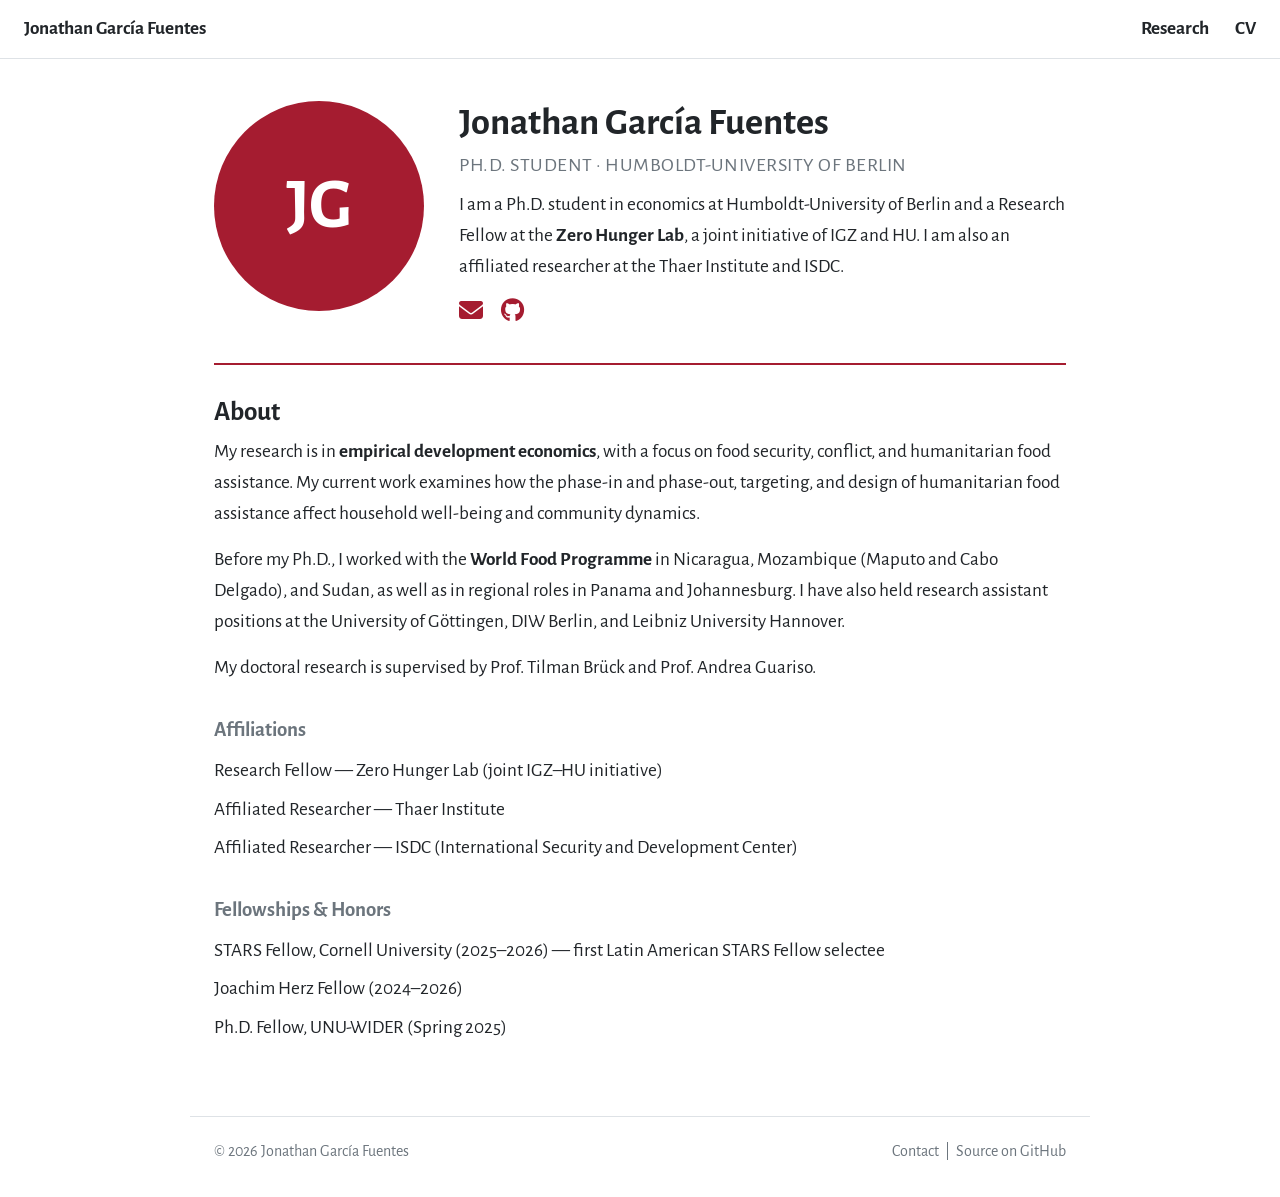
==== index.html @ bdcf04d6 "Add personal academic website Home, Research, and CV pages. Plain HTML/CSS styled after rrmaximilian" ====
<!DOCTYPE html>
<html lang="en">
<head>
<meta charset="UTF-8">
<meta name="viewport" content="width=device-width, initial-scale=1">
<title>Jonathan García Fuentes</title>
<meta name="description" content="Jonathan García Fuentes — Ph.D. student in economics at Humboldt-University of Berlin. Research in development economics, food security, conflict, and humanitarian food assistance.">
<link rel="stylesheet" href="styles.css">
<link rel="stylesheet" href="https://cdnjs.cloudflare.com/ajax/libs/font-awesome/6.5.2/css/all.min.css">
</head>
<body>

<nav class="navbar">
  <a class="navbar-brand" href="index.html">Jonathan García Fuentes</a>
  <div class="navbar-nav">
    <a href="research.html">Research</a>
    <a href="cv.html">CV</a>
  </div>
</nav>

<main class="container">

  <section class="hero">
    <!-- To use a real photo: drop it in img/profile.jpg — it will replace the JG circle automatically. -->
    <img class="hero-photo" src="img/profile.jpg" alt="Jonathan García Fuentes"
         onerror="this.outerHTML='&lt;div class=\'hero-photo hero-photo-ph\'&gt;JG&lt;/div&gt;';">
    <div class="hero-text">
      <h1>Jonathan García Fuentes</h1>
      <p class="subtitle">Ph.D. Student · Humboldt-University of Berlin</p>
      <p>
        I am a Ph.D. student in economics at Humboldt-University of Berlin and a
        Research Fellow at the <strong>Zero Hunger Lab</strong>, a joint initiative of IGZ
        and HU. I am also an affiliated researcher at the Thaer Institute and ISDC.
      </p>
      <div class="about-links">
        <a href="mailto:jonathan.garcia@hu-berlin.de" title="Email" aria-label="Email"><i class="fa-solid fa-envelope"></i></a>
        <a href="https://github.com/jonathangarciaf" title="GitHub" aria-label="GitHub" target="_blank" rel="noopener"><i class="fa-brands fa-github"></i></a>
        <!-- Add your URLs and uncomment these:
        <a href="GOOGLE_SCHOLAR_URL" title="Google Scholar" aria-label="Google Scholar" target="_blank" rel="noopener"><i class="fa-brands fa-google-scholar"></i></a>
        <a href="LINKEDIN_URL" title="LinkedIn" aria-label="LinkedIn" target="_blank" rel="noopener"><i class="fa-brands fa-linkedin"></i></a>
        <a href="TWITTER_URL" title="Twitter / X" aria-label="Twitter / X" target="_blank" rel="noopener"><i class="fa-brands fa-x-twitter"></i></a>
        -->
      </div>
    </div>
  </section>

  <hr class="section-divider">

  <h2>About</h2>
  <p>
    My research is in <strong>empirical development economics</strong>, with a focus on
    food security, conflict, and humanitarian food assistance. My current work examines
    how the phase-in and phase-out, targeting, and design of humanitarian food assistance
    affect household well-being and community dynamics.
  </p>
  <p>
    Before my Ph.D., I worked with the <strong>World Food Programme</strong> in Nicaragua,
    Mozambique (Maputo and Cabo Delgado), and Sudan, as well as in regional roles in
    Panama and Johannesburg. I have also held research assistant positions at the
    University of Göttingen, DIW Berlin, and Leibniz University Hannover.
  </p>
  <p>
    My doctoral research is supervised by Prof. Tilman Brück and Prof. Andrea Guariso.
  </p>

  <h3>Affiliations</h3>
  <ul class="facts">
    <li>Research Fellow — Zero Hunger Lab (joint IGZ–HU initiative)</li>
    <li>Affiliated Researcher — Thaer Institute</li>
    <li>Affiliated Researcher — ISDC (International Security and Development Center)</li>
  </ul>

  <h3>Fellowships &amp; Honors</h3>
  <ul class="facts">
    <li>STARS Fellow, Cornell University (2025–2026) — first Latin American STARS Fellow selectee</li>
    <li>Joachim Herz Fellow (2024–2026)</li>
    <li>Ph.D. Fellow, UNU-WIDER (Spring 2025)</li>
  </ul>

</main>

<footer class="footer">
  <span>&copy; <span id="year"></span> Jonathan García Fuentes</span>
  <span>
    <a href="mailto:jonathan.garcia@hu-berlin.de">Contact</a> &nbsp;|&nbsp;
    <a href="https://github.com/jonathangarciaf/jonathangarciaf.github.io" target="_blank" rel="noopener">Source on GitHub</a>
  </span>
</footer>

<script>document.getElementById("year").textContent = new Date().getFullYear();</script>
</body>
</html>
---- styles.css ----
/* =========================================================
   Jonathan García Fuentes — personal academic website
   Style modelled on rrmaximiliano.com (Harvard crimson,
   Alegreya Sans). Plain CSS, no build step.
   ========================================================= */

@import url('https://fonts.googleapis.com/css2?family=Alegreya+Sans:ital,wght@0,400;0,500;0,700;1,400&family=Fira+Code:wght@400;500&display=swap');

:root {
  --crimson: #A51C30;
  --crimson-dark: #8a1728;
  --text: #212529;
  --muted: #6c757d;
  --bg: #ffffff;
  --border: #dee2e6;
  --maxw: 900px;
}

* { box-sizing: border-box; }
html { scroll-behavior: smooth; }
body {
  margin: 0;
  font-family: "Alegreya Sans", system-ui, sans-serif;
  font-size: 1.2rem;
  line-height: 1.6;
  color: var(--text);
  background: var(--bg);
}

a { color: var(--crimson); text-decoration: none; }
a:hover, a:focus { color: var(--crimson-dark); text-decoration: underline; }

/* ---------- Navbar ---------- */
.navbar {
  position: sticky; top: 0; z-index: 100;
  background: #fff;
  border-bottom: 1px solid var(--border);
  display: flex; align-items: center; justify-content: space-between;
  flex-wrap: wrap; gap: 0.5rem 1.5rem;
  padding: 0.85rem 1.5rem;
  font-weight: 700; font-size: 1.2rem;
}
.navbar-brand { color: var(--text); }
.navbar-brand:hover { color: var(--crimson); text-decoration: none; }
.navbar-nav { display: flex; gap: 1.6rem; }
.navbar-nav a { color: var(--text); }
.navbar-nav a:hover { color: var(--crimson); text-decoration: none; }
.navbar-nav a.active { color: var(--crimson); }

/* ---------- Layout ---------- */
.container {
  max-width: var(--maxw);
  margin: 0 auto;
  padding: 2.6rem 1.5rem 1rem;
}
.page-title { font-size: 2rem; margin: 0 0 1.5rem; }

/* ---------- Home hero ---------- */
.hero {
  display: flex; gap: 2.2rem;
  align-items: flex-start; flex-wrap: wrap;
}
.hero-photo {
  width: 210px; height: 210px; flex-shrink: 0;
  border-radius: 50%; object-fit: cover;
  border: 3px solid var(--border);
}
.hero-photo-ph {
  display: flex; align-items: center; justify-content: center;
  background: var(--crimson); color: #fff;
  font-size: 4.5rem; font-weight: 700; border: none;
}
.hero-text { flex: 1; min-width: 280px; }
.hero-text h1 { font-size: 2.4rem; margin: 0 0 0.25rem; line-height: 1.15; }
.subtitle {
  font-size: 1.25rem; text-transform: uppercase; letter-spacing: 0.5px;
  color: var(--muted); margin: 0 0 0.6rem;
}

/* ---------- Social links ---------- */
.about-links {
  display: flex; gap: 1.1rem; flex-wrap: wrap;
  font-size: 1.5rem; margin-top: 0.9rem;
}
.about-links a { color: var(--crimson); line-height: 1; }
.about-links a:hover { color: var(--crimson-dark); }

/* ---------- Content sections ---------- */
.section-divider {
  border: 0; height: 2px; background: var(--crimson);
  margin: 2.4rem 0 1.6rem;
}
h2 { font-size: 1.7rem; margin: 0 0 0.2rem; }
h3 { font-size: 1.3rem; color: var(--muted); margin: 1.8rem 0 0.6rem; }
p { margin: 0 0 1rem; }

.facts { list-style: none; padding: 0; margin: 0; }
.facts li { margin-bottom: 0.5rem; }
.facts .label {
  display: inline-block; min-width: 0;
  font-weight: 700;
}

/* ---------- Publications / research ---------- */
.publication { margin-bottom: 1.9rem; line-height: 1.55; }
.publication .title { font-weight: 700; }
.publication .meta { color: var(--text); }
.pub-status {
  display: inline-block;
  color: var(--muted); font-size: 1rem;
  text-transform: uppercase; letter-spacing: 0.4px;
  margin-top: 0.15rem;
}
.publication ul { margin: 0.5rem 0 0; padding-left: 1.4rem; }
.publication ul li { margin-bottom: 0.3rem; }
.publication details { margin-top: 0.45rem; }
.publication summary {
  cursor: pointer; color: var(--crimson); font-weight: 500;
  width: fit-content;
}
.publication summary:hover { color: var(--crimson-dark); }
.publication details[open] summary { margin-bottom: 0.45rem; }

/* ---------- CV page ---------- */
.cv-meta { margin-bottom: 1.4rem; }
.cv-label {
  text-transform: uppercase; color: var(--muted);
  font-size: 1rem; letter-spacing: 0.5px;
}
.cv-date { color: #000; font-size: 1rem; }
.cv-download {
  display: inline-block;
  background: var(--crimson); color: #fff;
  padding: 0.7rem 1.4rem; border-radius: 0.35rem;
  font-weight: 700; font-size: 1.15rem;
}
.cv-download:hover, .cv-download:focus {
  background: var(--crimson-dark); color: #fff; text-decoration: none;
}
.embed-container {
  position: relative; padding-bottom: 129%; height: 0;
  overflow: hidden; max-width: 100%; margin-top: 1.6rem;
}
.embed-container object,
.embed-container iframe {
  position: absolute; top: 0; left: 0;
  width: 100%; height: 100%;
  border: 1px solid var(--border);
}
.cv-fallback {
  position: absolute; inset: 0;
  display: flex; align-items: center; justify-content: center;
  text-align: center; padding: 2rem;
  border: 1px solid var(--border); color: var(--muted);
  background: #f8f9fa;
}

/* ---------- Footer ---------- */
.footer {
  border-top: 1px solid var(--border);
  margin: 3rem auto 0; max-width: var(--maxw);
  padding: 1.4rem 1.5rem 2rem;
  display: flex; justify-content: space-between;
  flex-wrap: wrap; gap: 0.4rem 1rem;
  font-size: 1rem; color: var(--muted);
}
.footer a { color: var(--muted); }
.footer a:hover { color: var(--crimson); }

/* ---------- Responsive ---------- */
@media (max-width: 620px) {
  body { font-size: 1.12rem; }
  .navbar { padding: 0.7rem 1.1rem; font-size: 1.1rem; }
  .navbar-nav { gap: 1.1rem; }
  .container { padding: 2rem 1.2rem 1rem; }
  .hero { gap: 1.4rem; }
  .hero-photo { width: 150px; height: 150px; }
  .hero-photo-ph { font-size: 3.2rem; }
  .hero-text h1 { font-size: 2rem; }
}
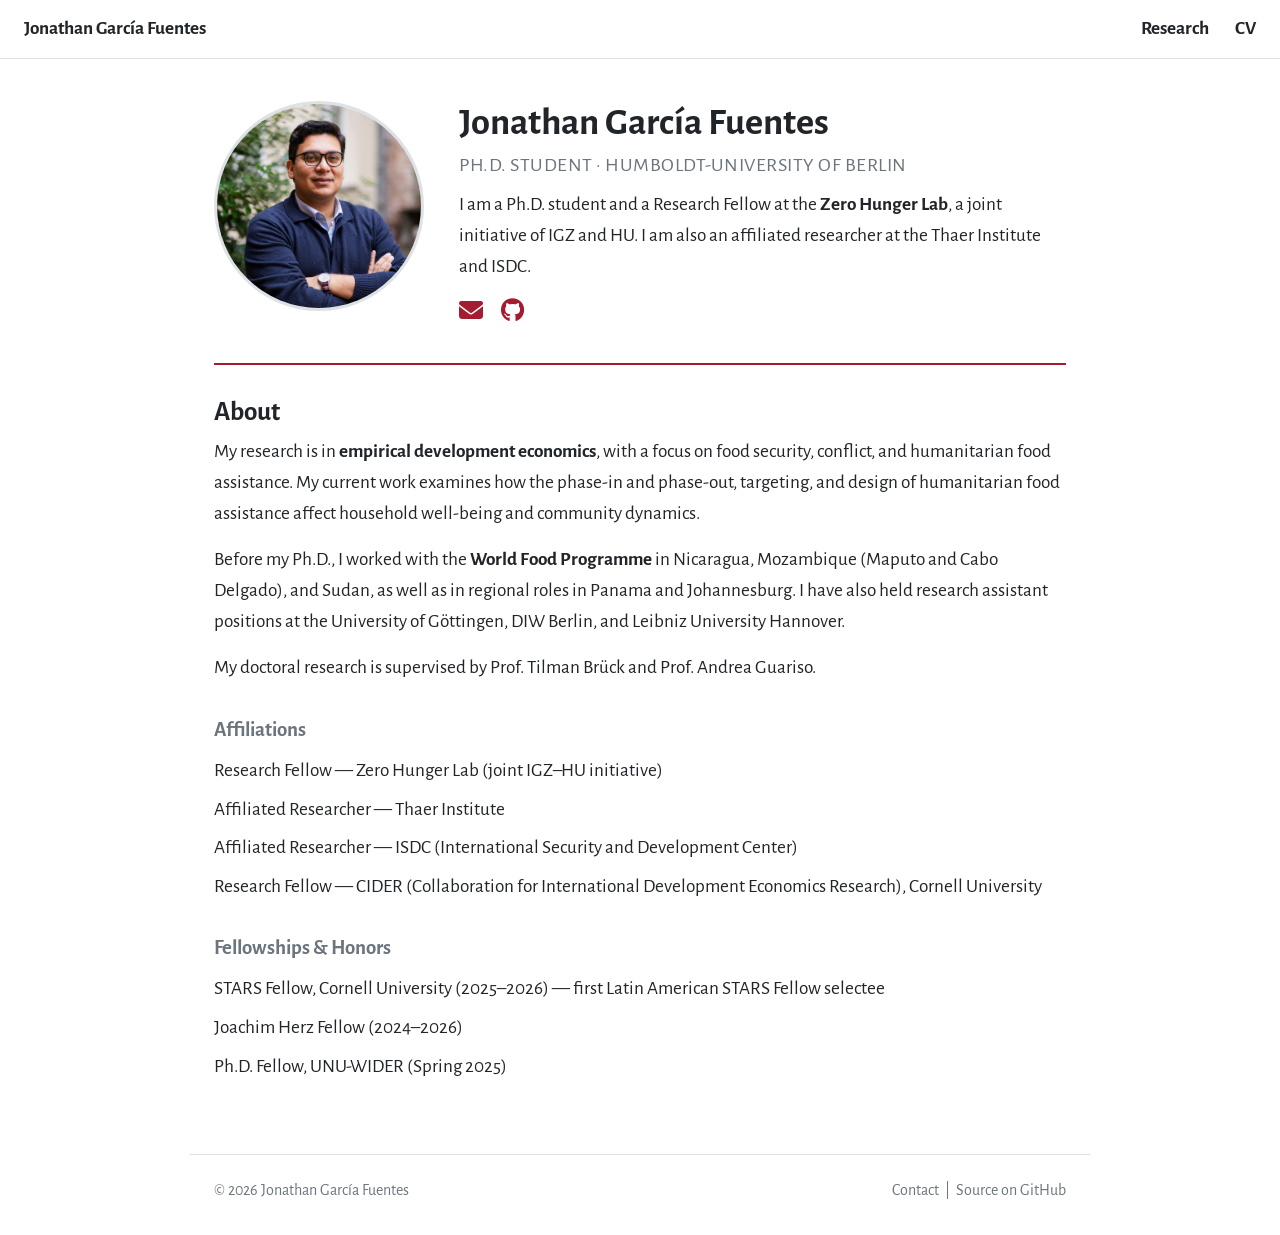
==== commit 9502c229: "Update homepage bio and add Triple Penalty paper link - Simplify intro line to "Ph.D. student" witho" ====
--- a/index.html
+++ b/index.html
@@ -28,7 +28,7 @@
       <h1>Jonathan García Fuentes</h1>
       <p class="subtitle">Ph.D. Student · Humboldt-University of Berlin</p>
       <p>
-        I am a Ph.D. student in economics at Humboldt-University of Berlin and a
+        I am a Ph.D. student and a
         Research Fellow at the <strong>Zero Hunger Lab</strong>, a joint initiative of IGZ
         and HU. I am also an affiliated researcher at the Thaer Institute and ISDC.
       </p>
@@ -68,6 +68,7 @@
     <li>Research Fellow — Zero Hunger Lab (joint IGZ–HU initiative)</li>
     <li>Affiliated Researcher — Thaer Institute</li>
     <li>Affiliated Researcher — ISDC (International Security and Development Center)</li>
+    <li>Research Fellow — CIDER (Collaboration for International Development Economics Research), Cornell University</li>
   </ul>
 
   <h3>Fellowships &amp; Honors</h3>
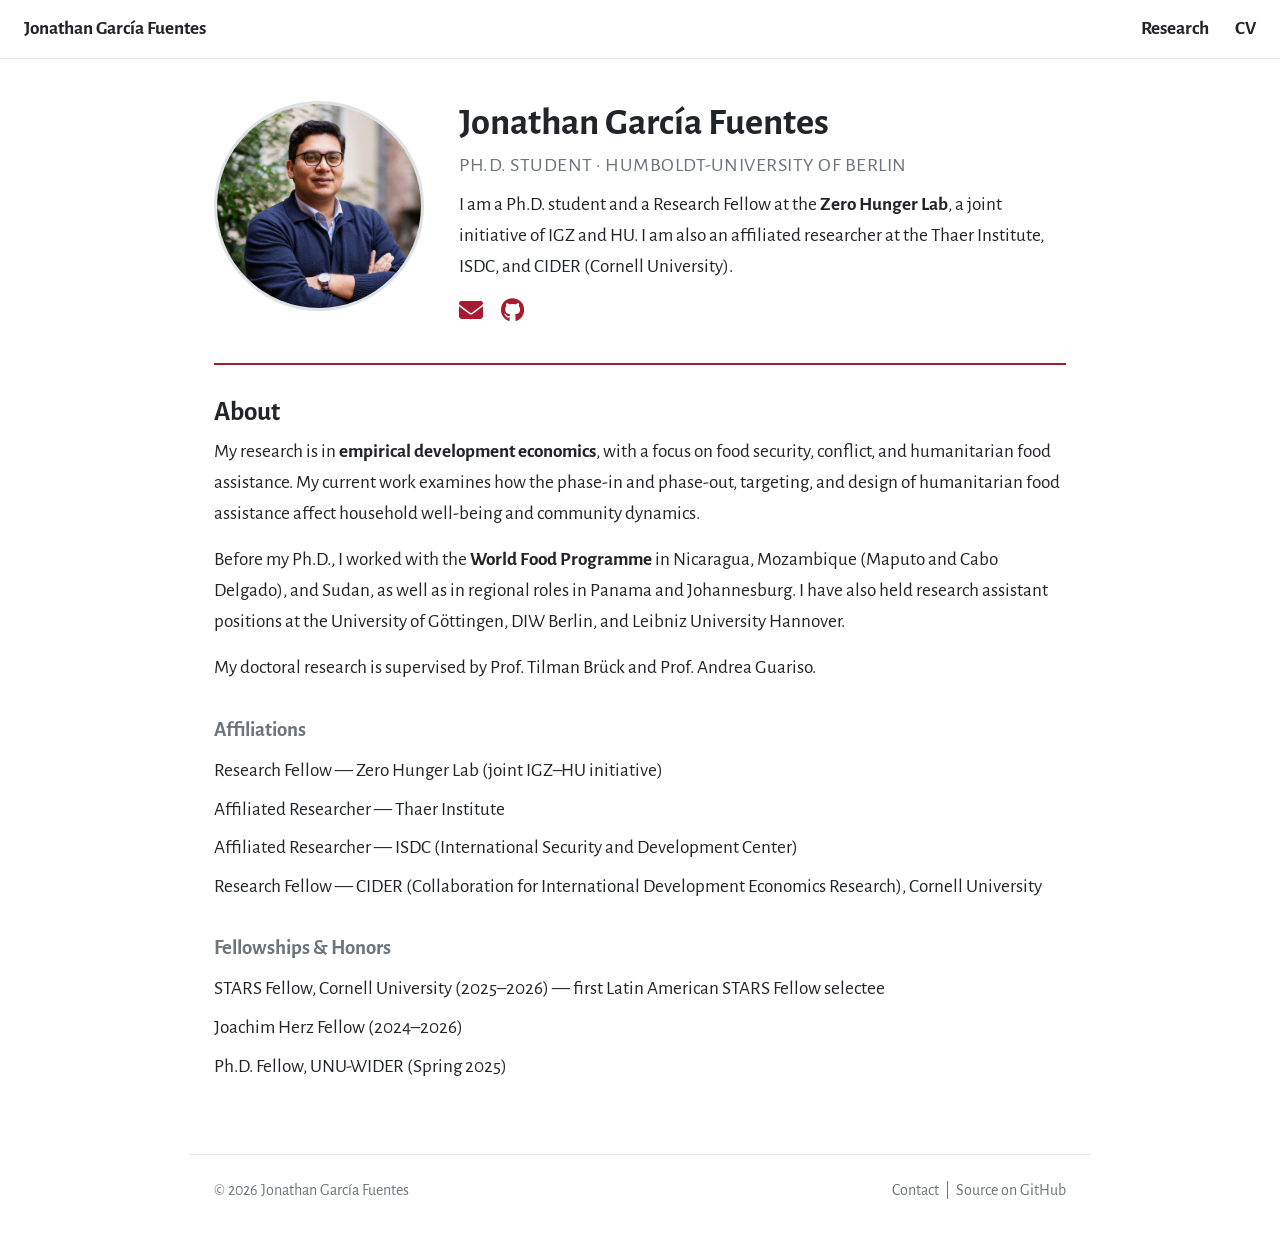
==== commit 165f97ab: "Update research page and homepage bio Add full co-author list to the Phase Out paper, remove the Wor" ====
--- a/index.html
+++ b/index.html
@@ -30,7 +30,8 @@
       <p>
         I am a Ph.D. student and a
         Research Fellow at the <strong>Zero Hunger Lab</strong>, a joint initiative of IGZ
-        and HU. I am also an affiliated researcher at the Thaer Institute and ISDC.
+        and HU. I am also an affiliated researcher at the Thaer Institute, ISDC, and
+        CIDER (Cornell University).
       </p>
       <div class="about-links">
         <a href="mailto:jonathan.garcia@hu-berlin.de" title="Email" aria-label="Email"><i class="fa-solid fa-envelope"></i></a>
--- a/styles.css
+++ b/styles.css
@@ -91,6 +91,7 @@
   margin: 2.4rem 0 1.6rem;
 }
 h2 { font-size: 1.7rem; margin: 0 0 0.2rem; }
+.dissertation-subtitle { color: var(--muted); margin: 0.1rem 0 0; font-size: 1.1rem; }
 h3 { font-size: 1.3rem; color: var(--muted); margin: 1.8rem 0 0.6rem; }
 p { margin: 0 0 1rem; }
 
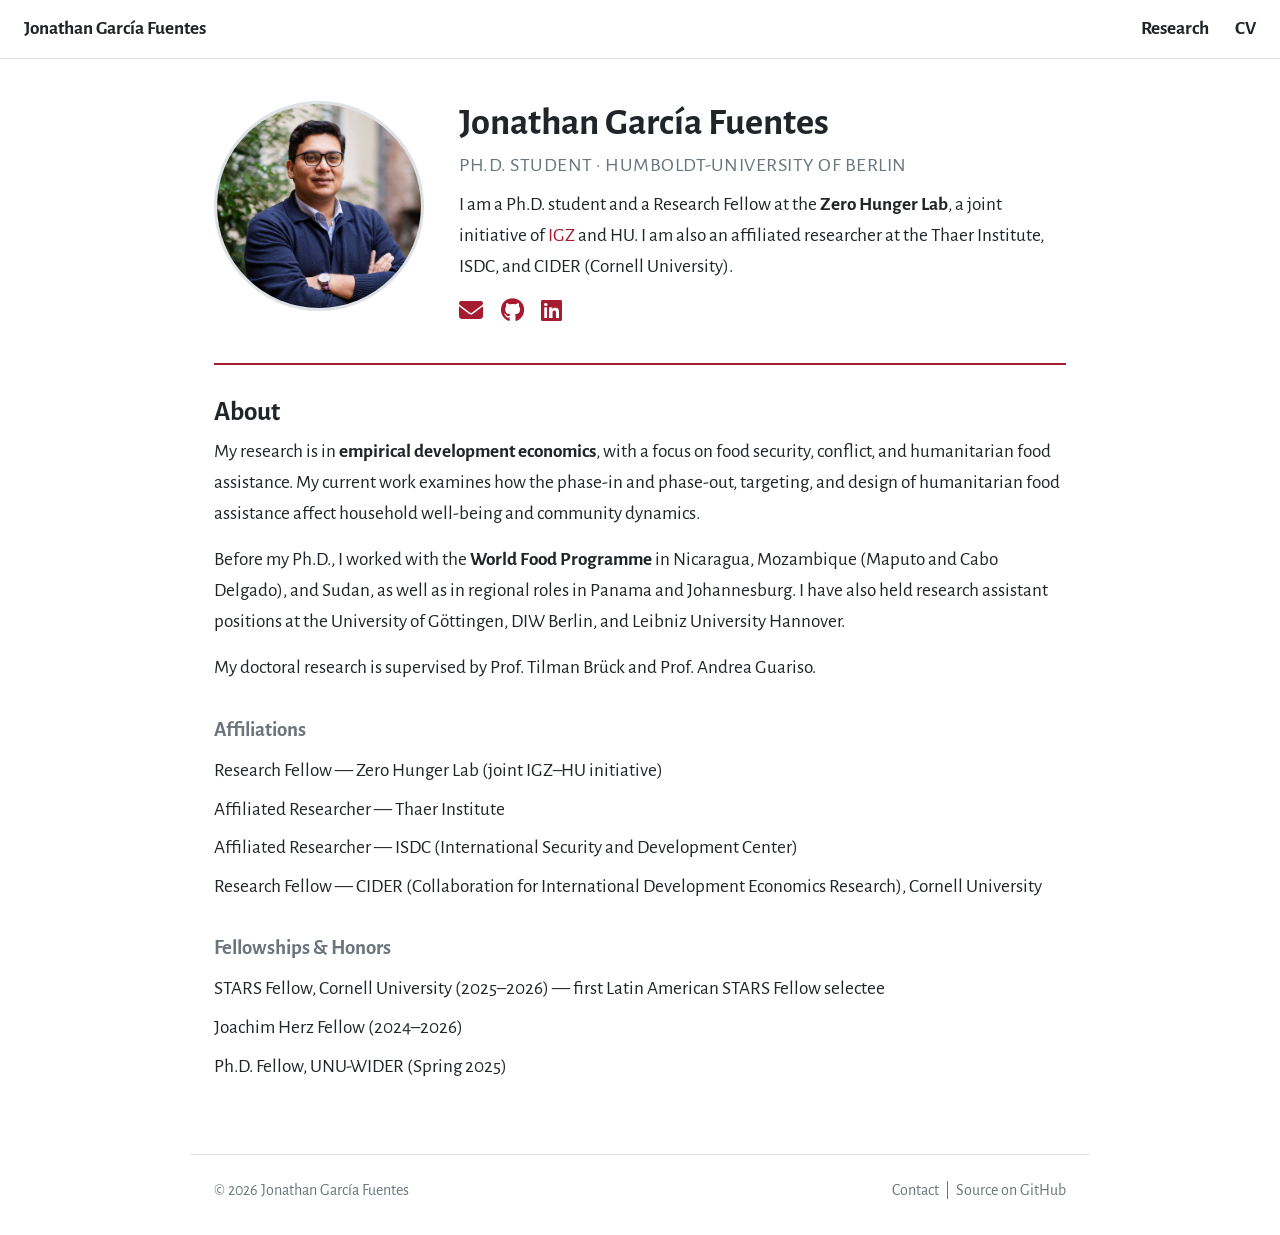
==== commit aa5fa9a4: "Add Gender paper repo links, IGZ link, and LinkedIn icon Link the Gender Pay Gap paper to its GitHub" ====
--- a/index.html
+++ b/index.html
@@ -29,16 +29,17 @@
       <p class="subtitle">Ph.D. Student · Humboldt-University of Berlin</p>
       <p>
         I am a Ph.D. student and a
-        Research Fellow at the <strong>Zero Hunger Lab</strong>, a joint initiative of IGZ
+        Research Fellow at the <strong>Zero Hunger Lab</strong>, a joint initiative of
+        <a href="https://igzev.de/institut/mitarbeitende/detail/100090/jonathan-josue-garcia-fuentes" target="_blank" rel="noopener">IGZ</a>
         and HU. I am also an affiliated researcher at the Thaer Institute, ISDC, and
         CIDER (Cornell University).
       </p>
       <div class="about-links">
         <a href="mailto:jonathan.garcia@hu-berlin.de" title="Email" aria-label="Email"><i class="fa-solid fa-envelope"></i></a>
         <a href="https://github.com/jonathangarciaf" title="GitHub" aria-label="GitHub" target="_blank" rel="noopener"><i class="fa-brands fa-github"></i></a>
+        <a href="https://www.linkedin.com/in/jonathan-garcia-dev-econ/" title="LinkedIn" aria-label="LinkedIn" target="_blank" rel="noopener"><i class="fa-brands fa-linkedin"></i></a>
         <!-- Add your URLs and uncomment these:
         <a href="GOOGLE_SCHOLAR_URL" title="Google Scholar" aria-label="Google Scholar" target="_blank" rel="noopener"><i class="fa-brands fa-google-scholar"></i></a>
-        <a href="LINKEDIN_URL" title="LinkedIn" aria-label="LinkedIn" target="_blank" rel="noopener"><i class="fa-brands fa-linkedin"></i></a>
         <a href="TWITTER_URL" title="Twitter / X" aria-label="Twitter / X" target="_blank" rel="noopener"><i class="fa-brands fa-x-twitter"></i></a>
         -->
       </div>
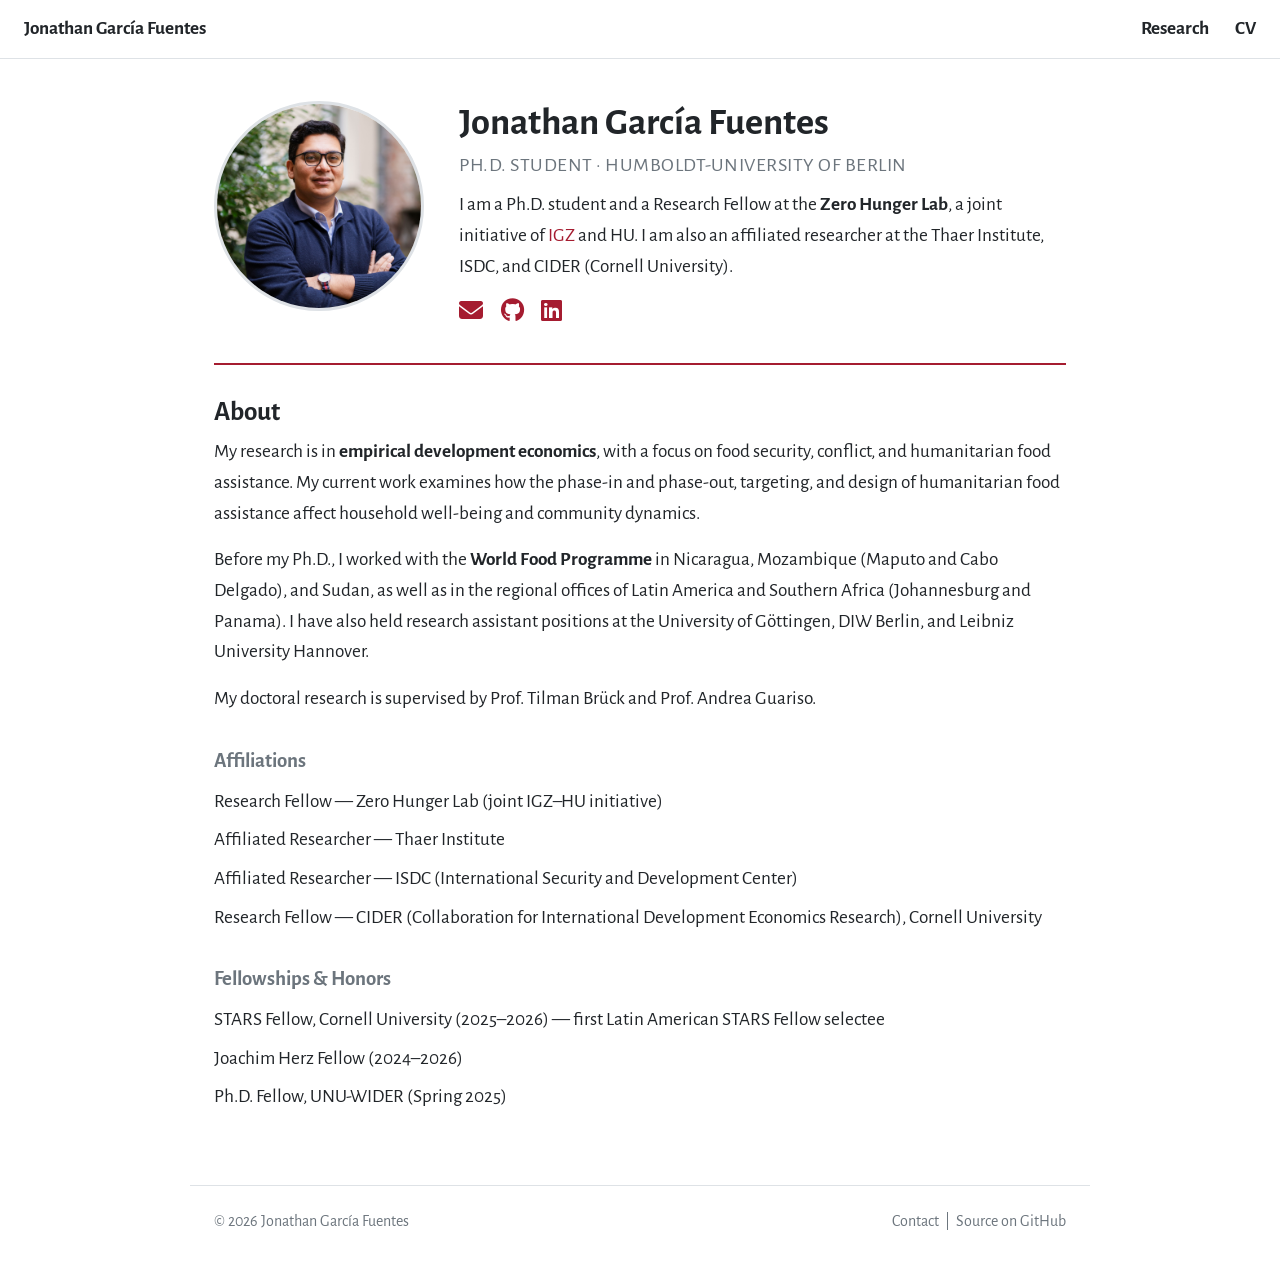
==== commit 6013d9ae: "Add English Gender manuscript, fix CV inline embed, tweak intro Host the English Gender Wage Gap man" ====
--- a/index.html
+++ b/index.html
@@ -57,8 +57,8 @@
   </p>
   <p>
     Before my Ph.D., I worked with the <strong>World Food Programme</strong> in Nicaragua,
-    Mozambique (Maputo and Cabo Delgado), and Sudan, as well as in regional roles in
-    Panama and Johannesburg. I have also held research assistant positions at the
+    Mozambique (Maputo and Cabo Delgado), and Sudan, as well as in the regional offices
+    of Latin America and Southern Africa (Johannesburg and Panama). I have also held research assistant positions at the
     University of Göttingen, DIW Berlin, and Leibniz University Hannover.
   </p>
   <p>
--- a/styles.css
+++ b/styles.css
@@ -105,6 +105,8 @@
 /* ---------- Publications / research ---------- */
 .publication { margin-bottom: 1.9rem; line-height: 1.55; }
 .publication .title { font-weight: 700; }
+.publication .title a { color: var(--text); text-decoration: none; }
+.publication .title a:hover { color: var(--crimson); text-decoration: underline; }
 .publication .meta { color: var(--text); }
 .pub-status {
   display: inline-block;
@@ -155,6 +157,9 @@
   border: 1px solid var(--border); color: var(--muted);
   background: #f8f9fa;
 }
+.cv-fallback-link {
+  margin-top: 0.9rem; color: var(--muted); font-size: 0.95rem;
+}
 
 /* ---------- Footer ---------- */
 .footer {
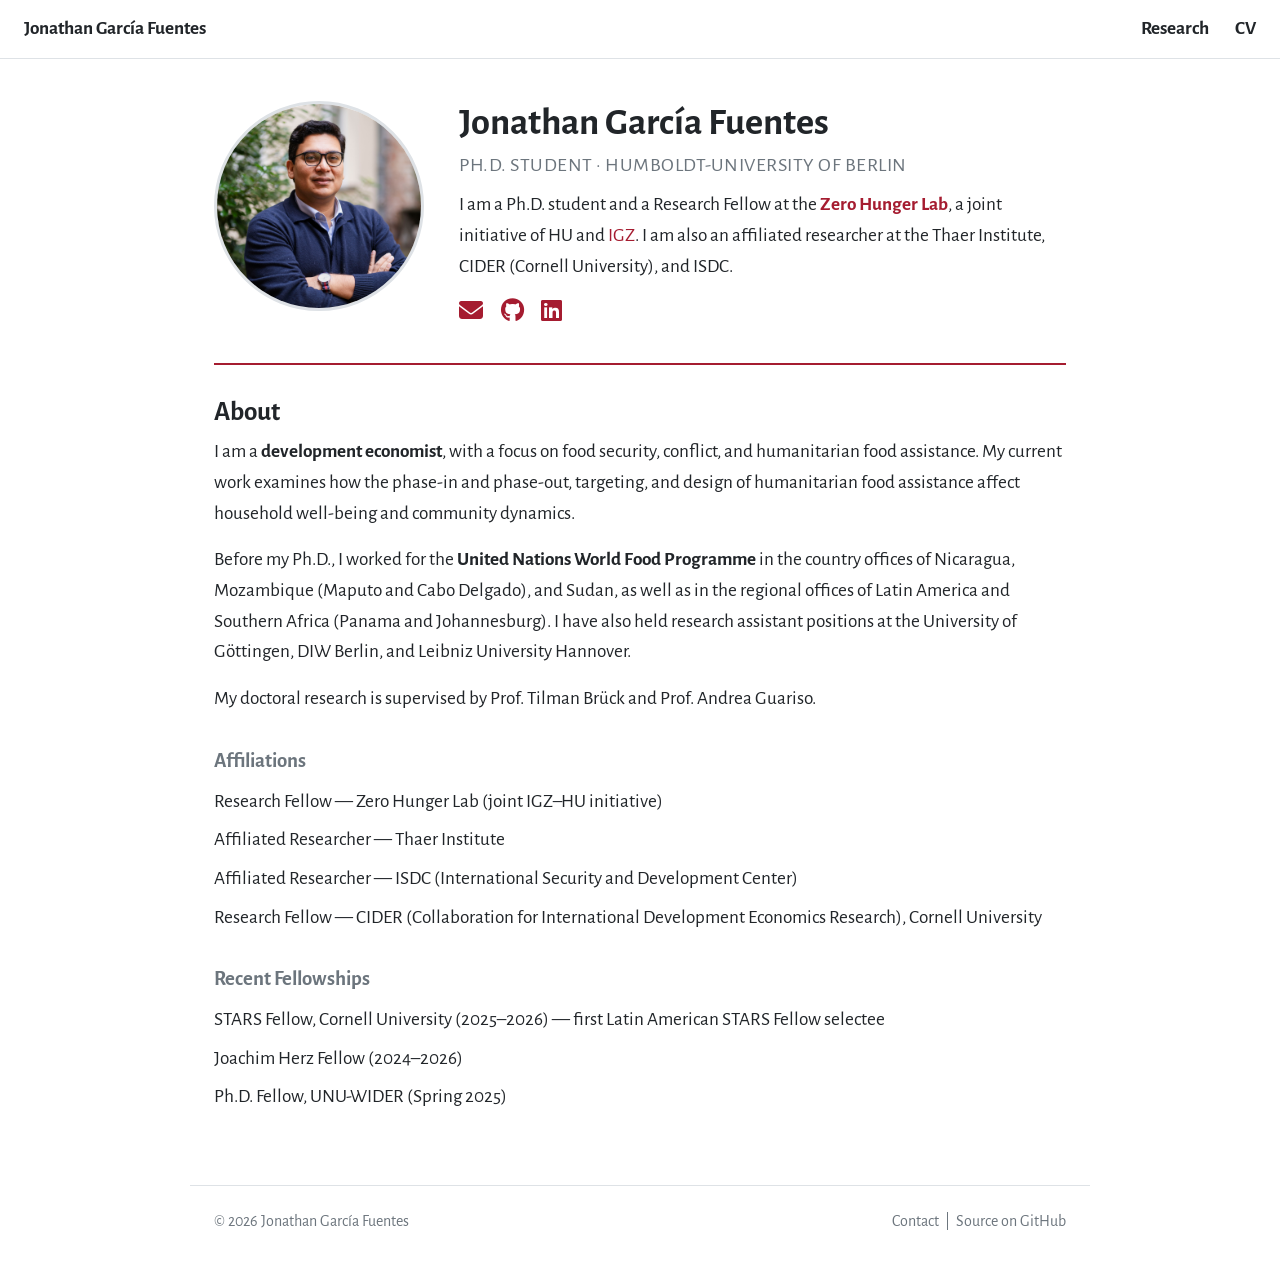
==== commit 000872de: "Update intro and affiliations on home page - Link Zero Hunger Lab to zerohunger.de, list HU before I" ====
--- a/index.html
+++ b/index.html
@@ -29,10 +29,11 @@
       <p class="subtitle">Ph.D. Student · Humboldt-University of Berlin</p>
       <p>
         I am a Ph.D. student and a
-        Research Fellow at the <strong>Zero Hunger Lab</strong>, a joint initiative of
-        <a href="https://igzev.de/institut/mitarbeitende/detail/100090/jonathan-josue-garcia-fuentes" target="_blank" rel="noopener">IGZ</a>
-        and HU. I am also an affiliated researcher at the Thaer Institute, ISDC, and
-        CIDER (Cornell University).
+        Research Fellow at the <a href="https://zerohunger.de/" target="_blank" rel="noopener"><strong>Zero Hunger Lab</strong></a>, a joint initiative of
+        HU and
+        <a href="https://igzev.de/institut/mitarbeitende/detail/100090/jonathan-josue-garcia-fuentes" target="_blank" rel="noopener">IGZ</a>.
+        I am also an affiliated researcher at the Thaer Institute, CIDER (Cornell University),
+        and ISDC.
       </p>
       <div class="about-links">
         <a href="mailto:jonathan.garcia@hu-berlin.de" title="Email" aria-label="Email"><i class="fa-solid fa-envelope"></i></a>
@@ -50,15 +51,15 @@
 
   <h2>About</h2>
   <p>
-    My research is in <strong>empirical development economics</strong>, with a focus on
+    I am a <strong>development economist</strong>, with a focus on
     food security, conflict, and humanitarian food assistance. My current work examines
     how the phase-in and phase-out, targeting, and design of humanitarian food assistance
     affect household well-being and community dynamics.
   </p>
   <p>
-    Before my Ph.D., I worked with the <strong>World Food Programme</strong> in Nicaragua,
-    Mozambique (Maputo and Cabo Delgado), and Sudan, as well as in the regional offices
-    of Latin America and Southern Africa (Johannesburg and Panama). I have also held research assistant positions at the
+    Before my Ph.D., I worked for the <strong>United Nations World Food Programme</strong> in the
+    country offices of Nicaragua, Mozambique (Maputo and Cabo Delgado), and Sudan, as well as in the
+    regional offices of Latin America and Southern Africa (Panama and Johannesburg). I have also held research assistant positions at the
     University of Göttingen, DIW Berlin, and Leibniz University Hannover.
   </p>
   <p>
@@ -73,7 +74,7 @@
     <li>Research Fellow — CIDER (Collaboration for International Development Economics Research), Cornell University</li>
   </ul>
 
-  <h3>Fellowships &amp; Honors</h3>
+  <h3>Recent Fellowships</h3>
   <ul class="facts">
     <li>STARS Fellow, Cornell University (2025–2026) — first Latin American STARS Fellow selectee</li>
     <li>Joachim Herz Fellow (2024–2026)</li>
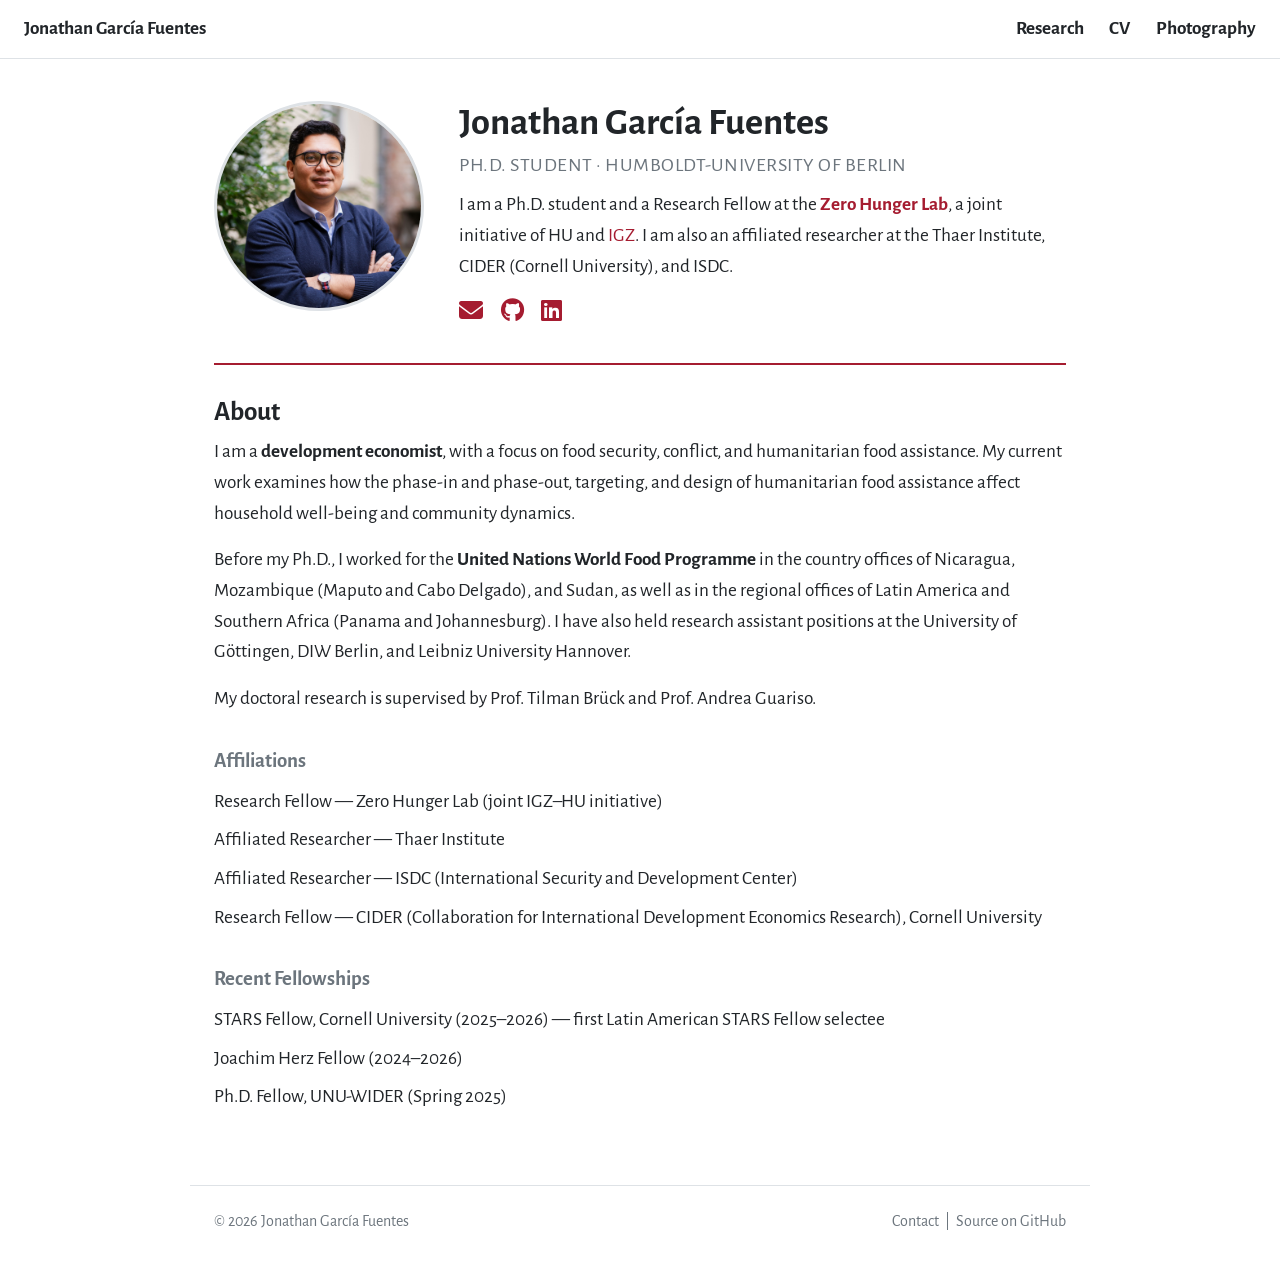
==== commit cd15b529: "Add Photography page with series gallery and lightbox Photo working files in img/photography/ are gi" ====
--- a/index.html
+++ b/index.html
@@ -15,6 +15,7 @@
   <div class="navbar-nav">
     <a href="research.html">Research</a>
     <a href="cv.html">CV</a>
+    <a href="photography.html">Photography</a>
   </div>
 </nav>
 
--- a/styles.css
+++ b/styles.css
@@ -161,6 +161,59 @@
   margin-top: 0.9rem; color: var(--muted); font-size: 0.95rem;
 }
 
+/* ---------- Photography ---------- */
+.photo-page { max-width: 1100px; }
+.photo-empty { color: var(--muted); }
+.series-grid {
+  display: grid; gap: 1.6rem;
+  grid-template-columns: repeat(auto-fill, minmax(300px, 1fr));
+}
+.series-card { color: var(--text); display: block; }
+.series-card img {
+  width: 100%; aspect-ratio: 3 / 2; object-fit: cover; display: block;
+  transition: opacity .2s;
+}
+.series-card:hover { text-decoration: none; color: var(--crimson); }
+.series-card:hover img { opacity: .85; }
+.series-card span { display: block; margin-top: .5rem; font-weight: 700; }
+.series-card small { font-weight: 400; color: var(--muted); margin-left: .4rem; }
+.photo-back { display: inline-block; font-size: 1rem; margin-bottom: .8rem; }
+.series-nav {
+  display: flex; flex-wrap: wrap; gap: .3rem 1.2rem;
+  font-size: 1rem; margin-bottom: 1.2rem;
+}
+.series-nav a { color: var(--muted); }
+.series-nav a.active { color: var(--crimson); font-weight: 700; }
+.series-intro { max-width: 700px; color: var(--muted); }
+.photo-stream { display: flex; flex-direction: column; gap: 4rem; margin-top: 2rem; }
+.photo { margin: 0; text-align: center; }
+.photo img {
+  max-width: 100%; max-height: 88vh; width: auto; height: auto;
+  display: block; margin: 0 auto; cursor: zoom-in;
+}
+.photo figcaption {
+  font-style: italic; font-size: 1rem; color: var(--muted);
+  margin: .7rem auto 0; max-width: 700px;
+}
+.lightbox {
+  position: fixed; inset: 0; z-index: 200;
+  background: rgba(0,0,0,.94);
+  display: flex; align-items: center; justify-content: center;
+}
+.lightbox[hidden] { display: none; }
+.lightbox figure { margin: 0; text-align: center; padding: 0 3.5rem; }
+.lightbox img { max-width: 100%; max-height: 85vh; display: block; margin: 0 auto; }
+.lightbox figcaption { color: #ccc; font-style: italic; font-size: 1rem; margin-top: .7rem; }
+.lightbox figcaption a { color: #fff; text-decoration: underline; }
+.lb-btn {
+  position: absolute; background: none; border: 0; color: #fff;
+  font-size: 3rem; line-height: 1; cursor: pointer; padding: .5rem 1rem; opacity: .7;
+}
+.lb-btn:hover { opacity: 1; }
+.lb-close { top: .5rem; right: .5rem; }
+.lb-prev { left: 0; top: 50%; transform: translateY(-50%); }
+.lb-next { right: 0; top: 50%; transform: translateY(-50%); }
+
 /* ---------- Footer ---------- */
 .footer {
   border-top: 1px solid var(--border);
@@ -183,4 +236,7 @@
   .hero-photo { width: 150px; height: 150px; }
   .hero-photo-ph { font-size: 3.2rem; }
   .hero-text h1 { font-size: 2rem; }
-}
+  .photo-stream { gap: 2.5rem; }
+  .lightbox figure { padding: 0 .5rem; }
+  .lb-prev, .lb-next { top: auto; bottom: 1rem; transform: none; }
+}
